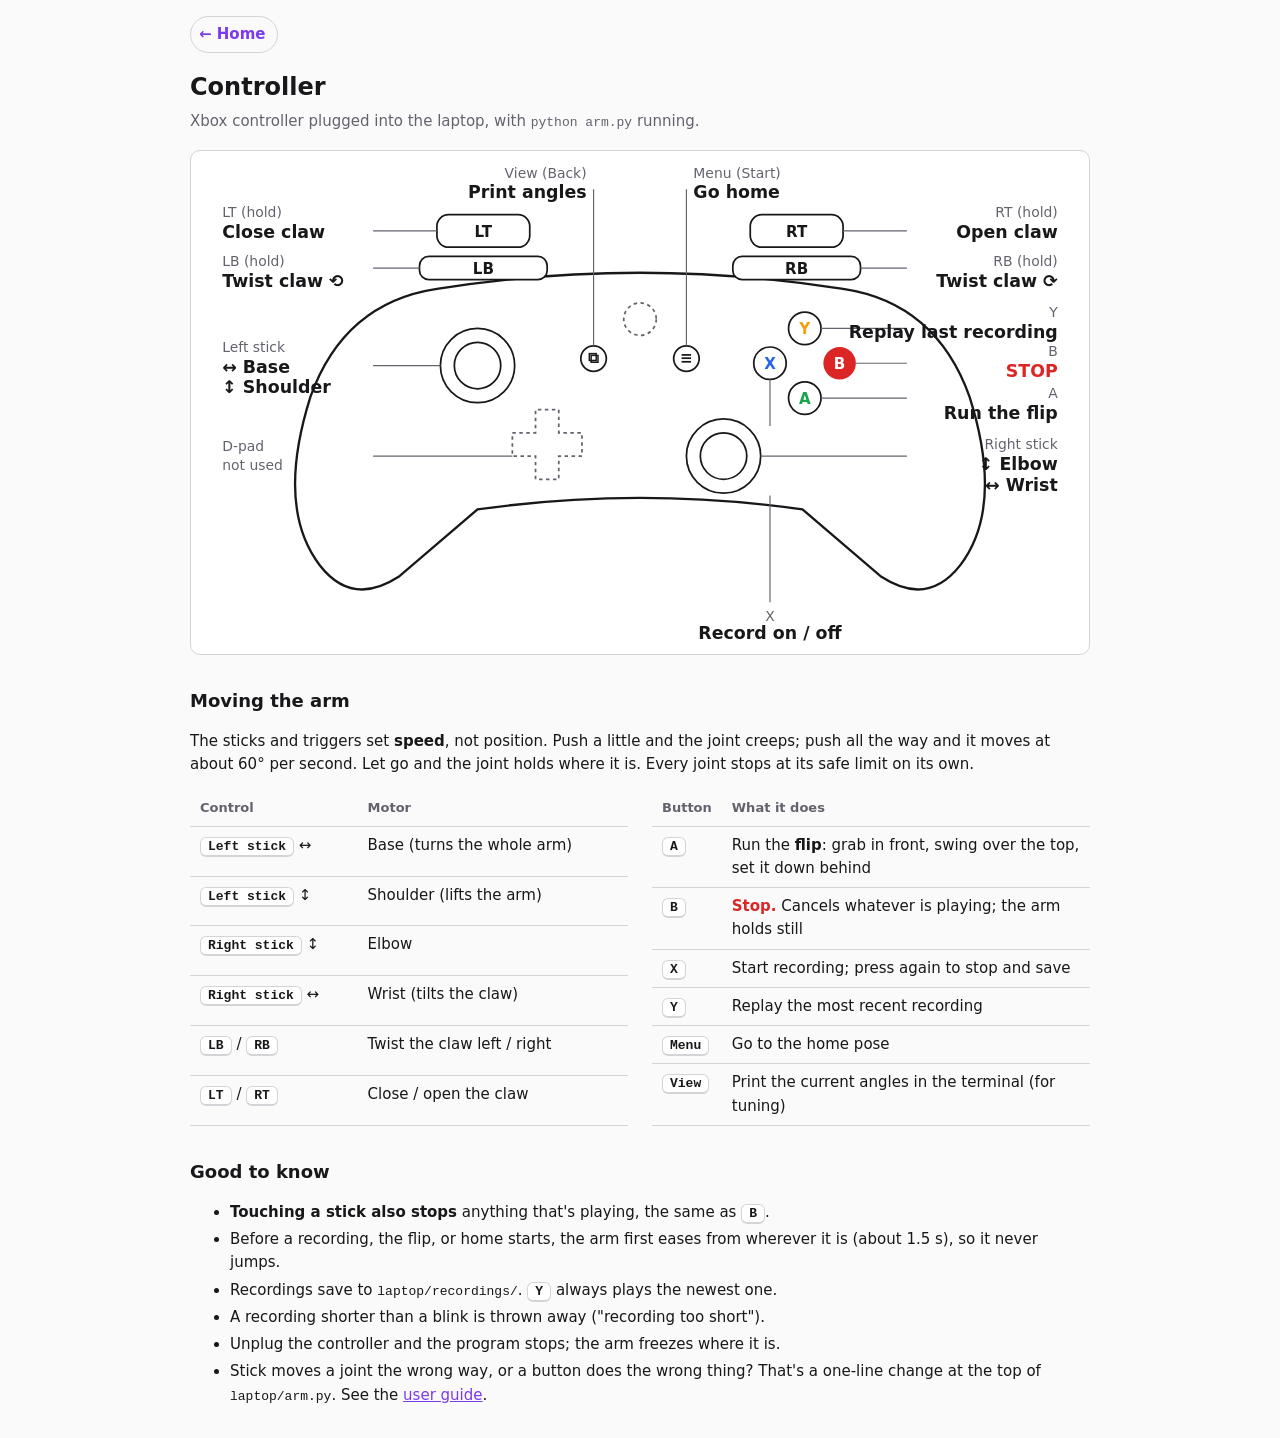
==== docs/controls.html @ cd5365eb "feat: live debug dashboard and docs home with controls and user guide - arm.py serves a localhost da" ====
<!doctype html>
<html lang="en">
<head>
<meta charset="utf-8">
<meta name="viewport" content="width=device-width, initial-scale=1">
<title>Arm Controls</title>
<link rel="stylesheet" href="style.css">
<style>
  svg .body { fill: var(--cd); stroke: var(--fg); stroke-width: 2; }
  svg .btn { fill: var(--cd); stroke: var(--fg); stroke-width: 1.5; }
  svg .unused { fill: none; stroke: var(--mut); stroke-width: 1.5; stroke-dasharray: 3 3; }
  svg .lead { stroke: var(--mut); stroke-width: 1; fill: none; }
  svg .act { font-weight: 700; font-size: 15px; }
  svg .name { font-size: 12px; fill: var(--mut); }
  svg .glyph { font-weight: 700; font-size: 13px; }
  .stop { color: var(--red); font-weight: 700; }
</style>
</head>
<body>
<main>
  <a class="back" href="index.html">← Home</a>
  <h1>Controller</h1>
  <p class="sub">Xbox controller plugged into the laptop, with <code>python arm.py</code> running.</p>

  <div class="diagram">
  <svg viewBox="0 0 760 420" role="img" aria-label="Xbox controller diagram. Left stick: base and shoulder. Right stick: elbow and wrist. LB and RB twist the claw. LT closes the claw, RT opens it. A runs the flip, B stops, X records, Y replays, View prints angles, Menu goes home. D-pad unused.">
    <!-- Controller body -->
    <path class="body" d="M205 112 Q380 84 555 112 Q635 124 664 205 Q694 300 656 350 Q628 386 588 360 L520 302 Q380 282 240 302 L172 360 Q132 386 104 350 Q66 300 96 205 Q125 124 205 112 Z"/>
    <!-- Triggers + bumpers -->
    <rect class="btn" x="205" y="48" width="80" height="28" rx="10"/><text class="glyph" x="245" y="67" text-anchor="middle">LT</text>
    <rect class="btn" x="475" y="48" width="80" height="28" rx="10"/><text class="glyph" x="515" y="67" text-anchor="middle">RT</text>
    <rect class="btn" x="190" y="84" width="110" height="20" rx="8"/><text class="glyph" x="245" y="99" text-anchor="middle">LB</text>
    <rect class="btn" x="460" y="84" width="110" height="20" rx="8"/><text class="glyph" x="515" y="99" text-anchor="middle">RB</text>
    <!-- Sticks -->
    <circle class="btn" cx="240" cy="178" r="32"/><circle class="btn" cx="240" cy="178" r="20"/>
    <circle class="btn" cx="452" cy="256" r="32"/><circle class="btn" cx="452" cy="256" r="20"/>
    <!-- D-pad (unused) -->
    <path class="unused" d="M300 236 h20 v-20 h20 v20 h20 v20 h-20 v20 h-20 v-20 h-20 z" transform="translate(-30 0)"/>
    <!-- View / Xbox / Menu -->
    <circle class="btn" cx="340" cy="172" r="11"/><text class="glyph" x="340" y="176" text-anchor="middle" font-size="10">⧉</text>
    <circle class="unused" cx="380" cy="138" r="14"/>
    <circle class="btn" cx="420" cy="172" r="11"/><text class="glyph" x="420" y="176" text-anchor="middle" font-size="10">≡</text>
    <!-- ABXY -->
    <circle class="btn" cx="522" cy="146" r="14"/><text class="glyph" x="522" y="151" text-anchor="middle" style="fill:var(--orange)">Y</text>
    <circle class="btn" cx="492" cy="176" r="14"/><text class="glyph" x="492" y="181" text-anchor="middle" style="fill:var(--blue)">X</text>
    <circle cx="552" cy="176" r="14" style="fill:var(--red)"/><text class="glyph" x="552" y="181" text-anchor="middle" style="fill:#fff">B</text>
    <circle class="btn" cx="522" cy="206" r="14"/><text class="glyph" x="522" y="211" text-anchor="middle" style="fill:var(--green)">A</text>

    <!-- Left-side labels -->
    <path class="lead" d="M205 62 H150"/><text class="name" x="20" y="50">LT (hold)</text><text class="act" x="20" y="68">Close claw</text>
    <path class="lead" d="M190 94 H150"/><text class="name" x="20" y="92">LB (hold)</text><text class="act" x="20" y="110">Twist claw ⟲</text>
    <path class="lead" d="M208 178 H150"/><text class="name" x="20" y="166">Left stick</text><text class="act" x="20" y="184">↔ Base</text><text class="act" x="20" y="202">↕ Shoulder</text>
    <path class="lead" d="M270 256 H150"/><text class="name" x="20" y="252">D-pad</text><text class="name" x="20" y="268">not used</text>
    <!-- Top-center labels -->
    <path class="lead" d="M340 161 V26"/><text class="name" x="334" y="16" text-anchor="end">View (Back)</text><text class="act" x="334" y="34" text-anchor="end">Print angles</text>
    <path class="lead" d="M420 161 V26"/><text class="name" x="426" y="16">Menu (Start)</text><text class="act" x="426" y="34">Go home</text>
    <!-- Right-side labels -->
    <path class="lead" d="M555 62 H610"/><text class="name" x="740" y="50" text-anchor="end">RT (hold)</text><text class="act" x="740" y="68" text-anchor="end">Open claw</text>
    <path class="lead" d="M570 94 H610"/><text class="name" x="740" y="92" text-anchor="end">RB (hold)</text><text class="act" x="740" y="110" text-anchor="end">Twist claw ⟳</text>
    <path class="lead" d="M536 146 H610"/><text class="name" x="740" y="136" text-anchor="end">Y</text><text class="act" x="740" y="154" text-anchor="end">Replay last recording</text>
    <path class="lead" d="M566 176 H610"/><text class="name" x="740" y="170" text-anchor="end">B</text><text class="act" x="740" y="188" text-anchor="end" style="fill:var(--red)">STOP</text>
    <path class="lead" d="M536 206 H610"/><text class="name" x="740" y="206" text-anchor="end">A</text><text class="act" x="740" y="224" text-anchor="end">Run the flip</text>
    <path class="lead" d="M484 256 H610"/><text class="name" x="740" y="250" text-anchor="end">Right stick</text><text class="act" x="740" y="268" text-anchor="end">↕ Elbow</text><text class="act" x="740" y="286" text-anchor="end">↔ Wrist</text>
    <!-- Bottom label for X -->
    <path class="lead" d="M492 190 V230 M492 290 V382"/><text class="name" x="492" y="398" text-anchor="middle">X</text><text class="act" x="492" y="414" text-anchor="middle">Record on / off</text>
  </svg>
  </div>

  <h2>Moving the arm</h2>
  <p>The sticks and triggers set <strong>speed</strong>, not position. Push a little and the joint creeps; push all the way and it moves at about 60° per second. Let go and the joint holds where it is. Every joint stops at its safe limit on its own.</p>
  <div class="tables">
    <table>
      <thead><tr><th>Control</th><th>Motor</th></tr></thead>
      <tbody>
        <tr><td><kbd>Left stick</kbd> ↔</td><td>Base (turns the whole arm)</td></tr>
        <tr><td><kbd>Left stick</kbd> ↕</td><td>Shoulder (lifts the arm)</td></tr>
        <tr><td><kbd>Right stick</kbd> ↕</td><td>Elbow</td></tr>
        <tr><td><kbd>Right stick</kbd> ↔</td><td>Wrist (tilts the claw)</td></tr>
        <tr><td><kbd>LB</kbd> / <kbd>RB</kbd></td><td>Twist the claw left / right</td></tr>
        <tr><td><kbd>LT</kbd> / <kbd>RT</kbd></td><td>Close / open the claw</td></tr>
      </tbody>
    </table>
    <table>
      <thead><tr><th>Button</th><th>What it does</th></tr></thead>
      <tbody>
        <tr><td><kbd>A</kbd></td><td>Run the <strong>flip</strong>: grab in front, swing over the top, set it down behind</td></tr>
        <tr><td><kbd>B</kbd></td><td><span class="stop">Stop.</span> Cancels whatever is playing; the arm holds still</td></tr>
        <tr><td><kbd>X</kbd></td><td>Start recording; press again to stop and save</td></tr>
        <tr><td><kbd>Y</kbd></td><td>Replay the most recent recording</td></tr>
        <tr><td><kbd>Menu</kbd></td><td>Go to the home pose</td></tr>
        <tr><td><kbd>View</kbd></td><td>Print the current angles in the terminal (for tuning)</td></tr>
      </tbody>
    </table>
  </div>

  <h2>Good to know</h2>
  <ul>
    <li><strong>Touching a stick also stops</strong> anything that's playing, the same as <kbd>B</kbd>.</li>
    <li>Before a recording, the flip, or home starts, the arm first eases from wherever it is (about 1.5 s), so it never jumps.</li>
    <li>Recordings save to <code>laptop/recordings/</code>. <kbd>Y</kbd> always plays the newest one.</li>
    <li>A recording shorter than a blink is thrown away ("recording too short").</li>
    <li>Unplug the controller and the program stops; the arm freezes where it is.</li>
    <li>Stick moves a joint the wrong way, or a button does the wrong thing? That's a one-line change at the top of <code>laptop/arm.py</code>. See the <a href="guide.html#tuning">user guide</a>.</li>
  </ul>
</main>
</body>
</html>
---- docs/style.css ----
/* Shared look for the arm docs. Open docs/index.html in a browser. */
:root {
  --w-fg: #18181b; --w-bg: #fafafa; --w-muted: #63636e; --w-line: #d4d4d8;
  --w-card: #ffffff; --w-accent: #7c3aed; --w-warn: #b45309; --w-warn-bg: #fef3c7; --w-radius: 10px;
  --red: #dc2626; --brown: #8b5a2b; --orange: #f59e0b; --blue: #2563eb; --green: #16a34a;
}
@media (prefers-color-scheme: dark) {
  :root:not([data-theme="light"]) {
    --w-fg: #e4e4e7; --w-bg: #18181b; --w-muted: #a1a1aa; --w-line: #3f3f46;
    --w-card: #232327; --w-accent: #a78bfa; --w-warn: #fbbf24; --w-warn-bg: #3a2a0a;
    --red: #f87171; --brown: #c08a5a; --orange: #fbbf24; --blue: #60a5fa; --green: #4ade80;
  }
}
:root[data-theme="dark"] {
  --w-fg: #e4e4e7; --w-bg: #18181b; --w-muted: #a1a1aa; --w-line: #3f3f46;
  --w-card: #232327; --w-accent: #a78bfa; --w-warn: #fbbf24; --w-warn-bg: #3a2a0a;
  --red: #f87171; --brown: #c08a5a; --orange: #fbbf24; --blue: #60a5fa; --green: #4ade80;
}
/* Inside T3 the host theme variables win; standalone, our own tokens apply. */
:root {
  --fg: var(--foreground, var(--w-fg)); --mut: var(--muted-foreground, var(--w-muted));
  --ln: var(--border, var(--w-line)); --cd: var(--card, var(--w-card));
  --acc: var(--w-accent); --r: var(--radius, var(--w-radius));
}
body {
  margin: 0; padding: 16px; color: var(--fg);
  background: var(--background, var(--w-bg));
  font: 15px/1.55 var(--font-sans, ui-sans-serif, system-ui, sans-serif);
}
main { max-width: 900px; margin: 0 auto; }
h1 { font-size: 24px; margin: 0 0 4px; }
h2 { font-size: 18px; margin: 32px 0 8px; }
h3 { font-size: 15px; margin: 20px 0 6px; }
a { color: var(--acc); }
p.sub { color: var(--mut); margin: 0 0 16px; }
.back { display: inline-block; margin-bottom: 16px; text-decoration: none; font-weight: 600; padding: 6px 12px 6px 8px; border: 1px solid var(--ln); border-radius: 999px; }
.back:hover { background: var(--cd); }
.warn { border-left: 4px solid var(--w-warn); background: var(--w-warn-bg); padding: 12px 16px; border-radius: 0 var(--r) var(--r) 0; margin: 16px 0; }
.warn strong { color: var(--w-warn); }
.box { border: 1px solid var(--ln); border-radius: var(--r); background: var(--cd); padding: 16px; }
.diagram { overflow-x: auto; border: 1px solid var(--ln); border-radius: var(--r); background: var(--cd); padding: 8px; }
.diagram svg { display: block; width: 100%; min-width: 600px; height: auto; }
svg text { fill: var(--fg); font-family: inherit; }
svg .muted { fill: var(--mut); }
table { border-collapse: collapse; width: 100%; }
th, td { text-align: left; padding: 7px 10px; border-bottom: 1px solid var(--ln); vertical-align: top; }
th { color: var(--mut); font-weight: 600; font-size: 13px; }
.tables { display: grid; grid-template-columns: repeat(auto-fit, minmax(260px, 1fr)); gap: 24px; }
.sw { display: inline-block; width: 12px; height: 12px; border-radius: 3px; vertical-align: -1px; margin-right: 6px; }
kbd { font-family: var(--font-mono, ui-monospace, monospace); font-size: 13px; font-weight: 700; border: 1px solid var(--ln); border-bottom-width: 2px; border-radius: 6px; padding: 1px 7px; background: var(--cd); white-space: nowrap; }
code, pre { font-family: var(--font-mono, ui-monospace, monospace); font-size: 13px; }
pre { background: var(--code-background, var(--cd)); border: 1px solid var(--ln); border-radius: var(--r); padding: 12px 14px; overflow-x: auto; }
ol li, ul li { margin: 4px 0; }
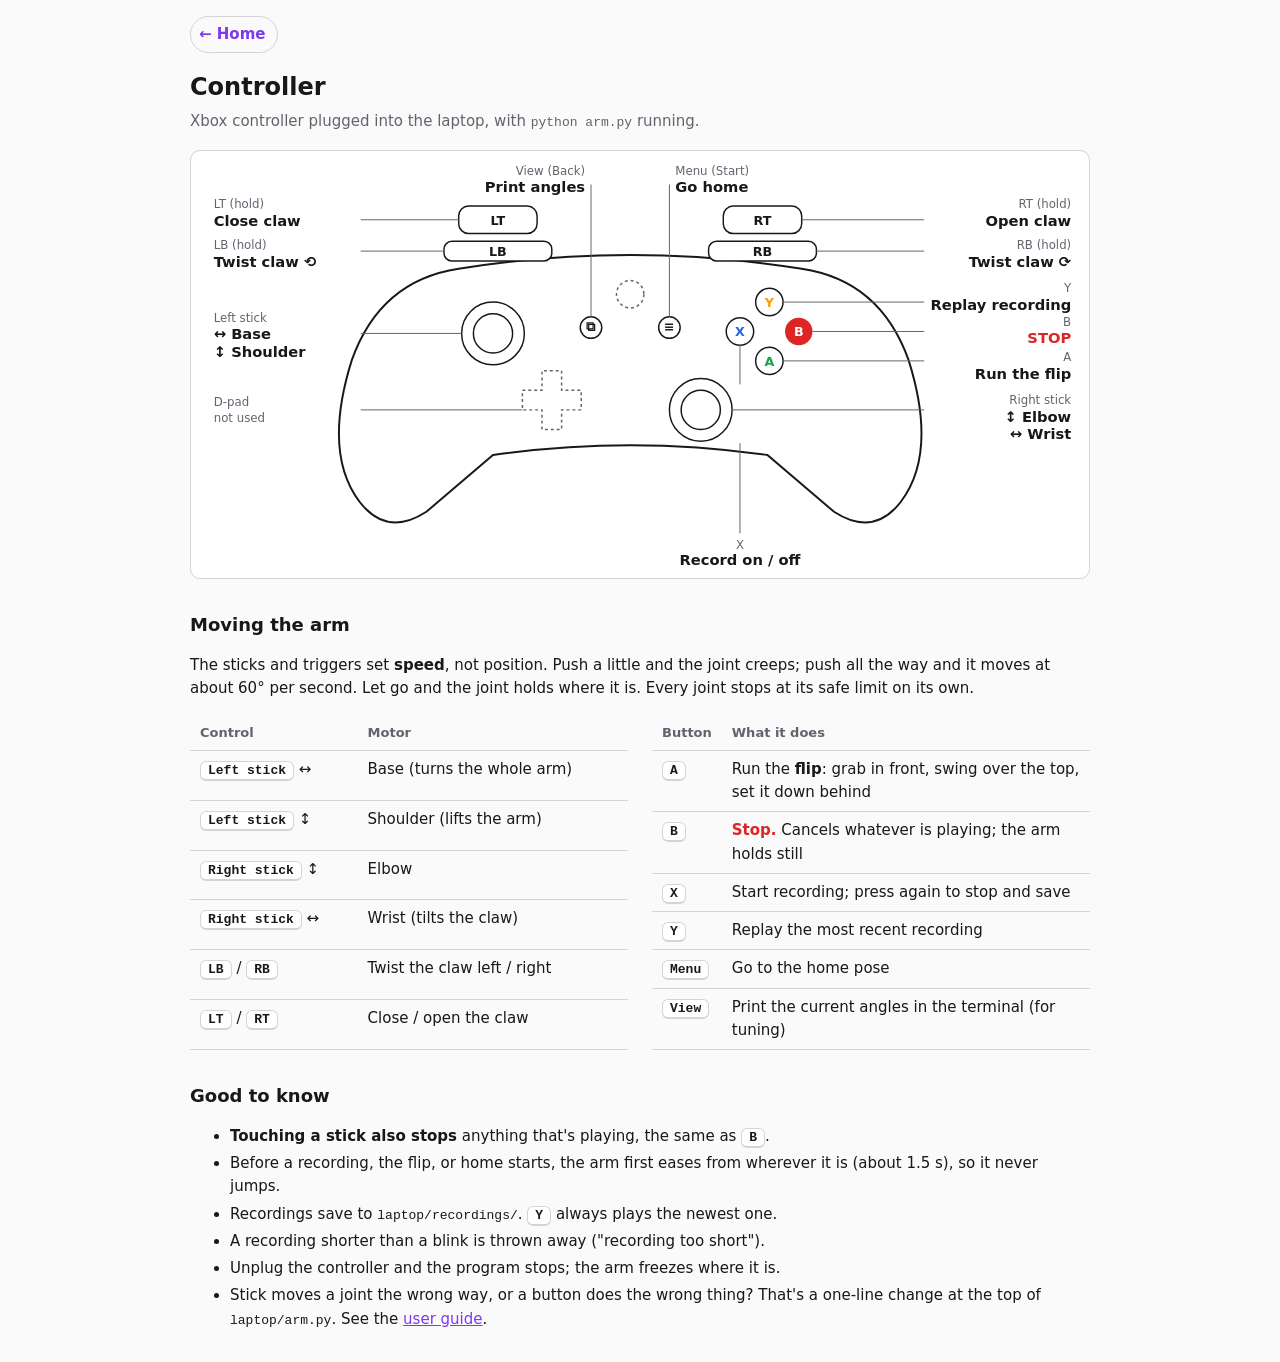
==== commit 42452e4b: "docs: give controller diagram labels room Co-Authored-By: Claude Opus 5.5 <noreply@anthropic.com>" ====
--- a/docs/controls.html
+++ b/docs/controls.html
@@ -23,7 +23,7 @@
   <p class="sub">Xbox controller plugged into the laptop, with <code>python arm.py</code> running.</p>
 
   <div class="diagram">
-  <svg viewBox="0 0 760 420" role="img" aria-label="Xbox controller diagram. Left stick: base and shoulder. Right stick: elbow and wrist. LB and RB twist the claw. LT closes the claw, RT opens it. A runs the flip, B stops, X records, Y replays, View prints angles, Menu goes home. D-pad unused.">
+  <svg viewBox="-60 0 900 420" role="img" aria-label="Xbox controller diagram. Left stick: base and shoulder. Right stick: elbow and wrist. LB and RB twist the claw. LT closes the claw, RT opens it. A runs the flip, B stops, X records, Y replays, View prints angles, Menu goes home. D-pad unused.">
     <!-- Controller body -->
     <path class="body" d="M205 112 Q380 84 555 112 Q635 124 664 205 Q694 300 656 350 Q628 386 588 360 L520 302 Q380 282 240 302 L172 360 Q132 386 104 350 Q66 300 96 205 Q125 124 205 112 Z"/>
     <!-- Triggers + bumpers -->
@@ -47,20 +47,20 @@
     <circle class="btn" cx="522" cy="206" r="14"/><text class="glyph" x="522" y="211" text-anchor="middle" style="fill:var(--green)">A</text>
 
     <!-- Left-side labels -->
-    <path class="lead" d="M205 62 H150"/><text class="name" x="20" y="50">LT (hold)</text><text class="act" x="20" y="68">Close claw</text>
-    <path class="lead" d="M190 94 H150"/><text class="name" x="20" y="92">LB (hold)</text><text class="act" x="20" y="110">Twist claw ⟲</text>
-    <path class="lead" d="M208 178 H150"/><text class="name" x="20" y="166">Left stick</text><text class="act" x="20" y="184">↔ Base</text><text class="act" x="20" y="202">↕ Shoulder</text>
-    <path class="lead" d="M270 256 H150"/><text class="name" x="20" y="252">D-pad</text><text class="name" x="20" y="268">not used</text>
+    <path class="lead" d="M205 62 H105"/><text class="name" x="-45" y="50">LT (hold)</text><text class="act" x="-45" y="68">Close claw</text>
+    <path class="lead" d="M190 94 H105"/><text class="name" x="-45" y="92">LB (hold)</text><text class="act" x="-45" y="110">Twist claw ⟲</text>
+    <path class="lead" d="M208 178 H105"/><text class="name" x="-45" y="166">Left stick</text><text class="act" x="-45" y="184">↔ Base</text><text class="act" x="-45" y="202">↕ Shoulder</text>
+    <path class="lead" d="M270 256 H105"/><text class="name" x="-45" y="252">D-pad</text><text class="name" x="-45" y="268">not used</text>
     <!-- Top-center labels -->
     <path class="lead" d="M340 161 V26"/><text class="name" x="334" y="16" text-anchor="end">View (Back)</text><text class="act" x="334" y="34" text-anchor="end">Print angles</text>
     <path class="lead" d="M420 161 V26"/><text class="name" x="426" y="16">Menu (Start)</text><text class="act" x="426" y="34">Go home</text>
     <!-- Right-side labels -->
-    <path class="lead" d="M555 62 H610"/><text class="name" x="740" y="50" text-anchor="end">RT (hold)</text><text class="act" x="740" y="68" text-anchor="end">Open claw</text>
-    <path class="lead" d="M570 94 H610"/><text class="name" x="740" y="92" text-anchor="end">RB (hold)</text><text class="act" x="740" y="110" text-anchor="end">Twist claw ⟳</text>
-    <path class="lead" d="M536 146 H610"/><text class="name" x="740" y="136" text-anchor="end">Y</text><text class="act" x="740" y="154" text-anchor="end">Replay last recording</text>
-    <path class="lead" d="M566 176 H610"/><text class="name" x="740" y="170" text-anchor="end">B</text><text class="act" x="740" y="188" text-anchor="end" style="fill:var(--red)">STOP</text>
-    <path class="lead" d="M536 206 H610"/><text class="name" x="740" y="206" text-anchor="end">A</text><text class="act" x="740" y="224" text-anchor="end">Run the flip</text>
-    <path class="lead" d="M484 256 H610"/><text class="name" x="740" y="250" text-anchor="end">Right stick</text><text class="act" x="740" y="268" text-anchor="end">↕ Elbow</text><text class="act" x="740" y="286" text-anchor="end">↔ Wrist</text>
+    <path class="lead" d="M555 62 H680"/><text class="name" x="830" y="50" text-anchor="end">RT (hold)</text><text class="act" x="830" y="68" text-anchor="end">Open claw</text>
+    <path class="lead" d="M570 94 H680"/><text class="name" x="830" y="92" text-anchor="end">RB (hold)</text><text class="act" x="830" y="110" text-anchor="end">Twist claw ⟳</text>
+    <path class="lead" d="M536 146 H680"/><text class="name" x="830" y="136" text-anchor="end">Y</text><text class="act" x="830" y="154" text-anchor="end">Replay recording</text>
+    <path class="lead" d="M566 176 H680"/><text class="name" x="830" y="170" text-anchor="end">B</text><text class="act" x="830" y="188" text-anchor="end" style="fill:var(--red)">STOP</text>
+    <path class="lead" d="M536 206 H680"/><text class="name" x="830" y="206" text-anchor="end">A</text><text class="act" x="830" y="224" text-anchor="end">Run the flip</text>
+    <path class="lead" d="M484 256 H680"/><text class="name" x="830" y="250" text-anchor="end">Right stick</text><text class="act" x="830" y="268" text-anchor="end">↕ Elbow</text><text class="act" x="830" y="286" text-anchor="end">↔ Wrist</text>
     <!-- Bottom label for X -->
     <path class="lead" d="M492 190 V230 M492 290 V382"/><text class="name" x="492" y="398" text-anchor="middle">X</text><text class="act" x="492" y="414" text-anchor="middle">Record on / off</text>
   </svg>
